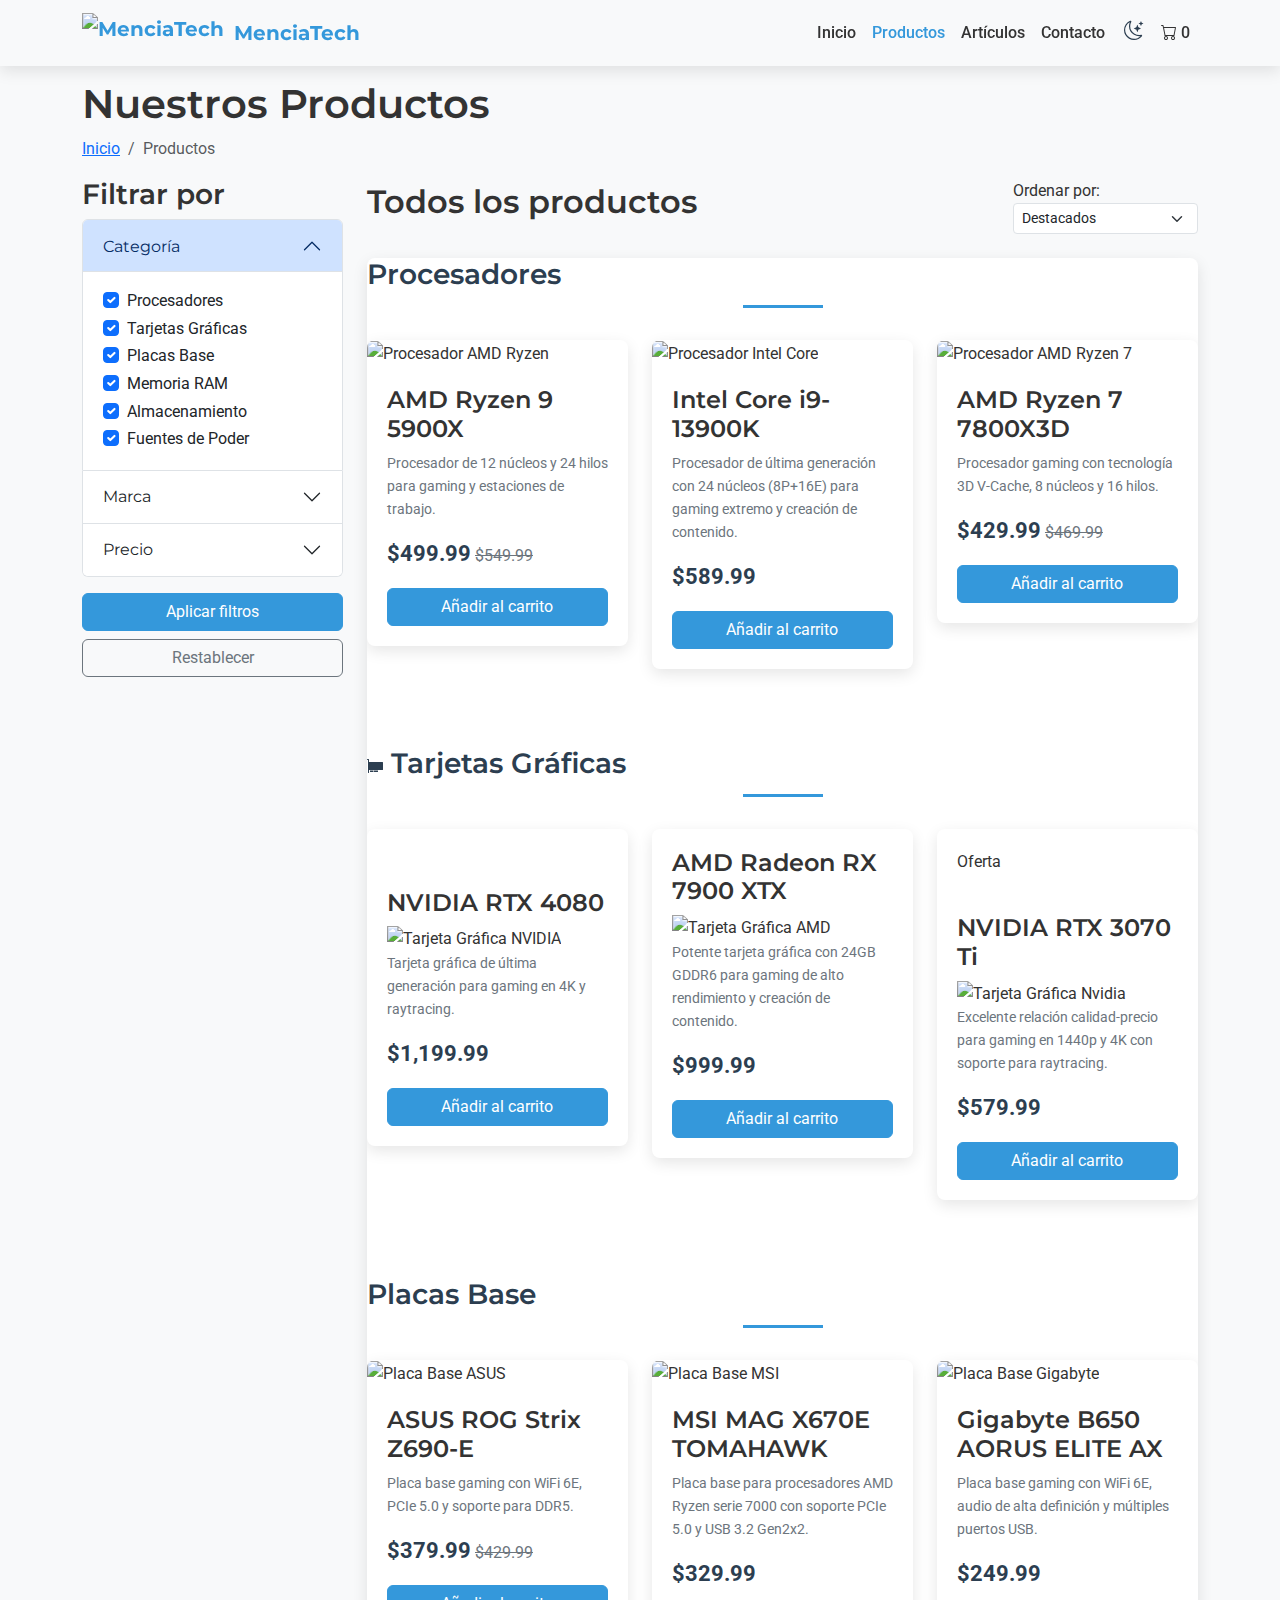
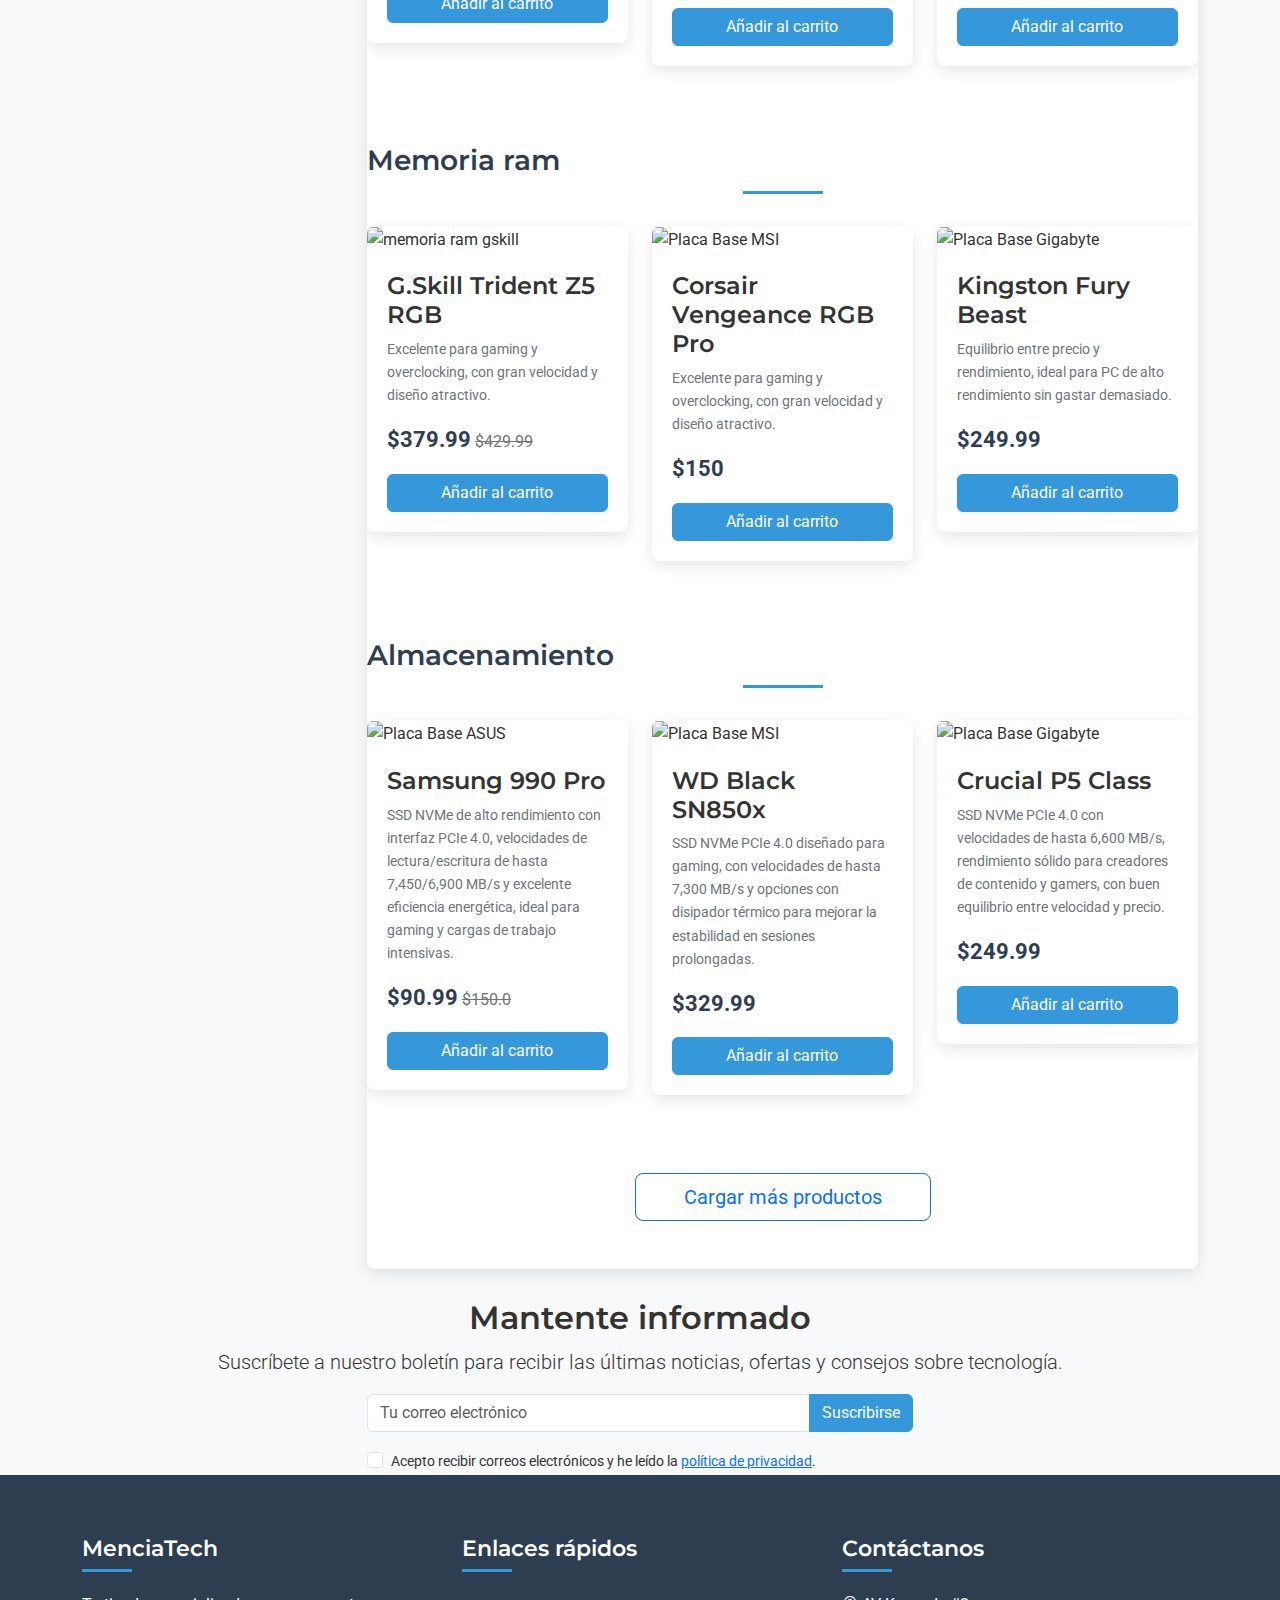
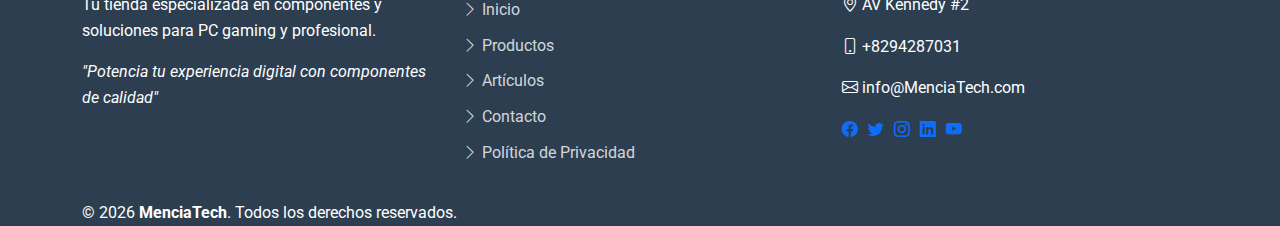
==== productos.html @ 8406c5e1 "Add files via upload" ====
<!DOCTYPE html>
<html lang="es">
<head>
    <meta charset="UTF-8">
    <meta name="viewport" content="width=device-width, initial-scale=1.0">
    <meta name="description" content="MenciaTech - Catálogo completo de componentes y piezas de PC de alta calidad">
    <meta name="keywords" content="componentes PC, hardware, procesadores, tarjetas gráficas, placas base, memoria RAM, almacenamiento, periféricos">
    <meta name="author" content="Tu Nombre">
    <meta name="robots" content="index, follow">
    <meta property="og:description" content="Explora nuestra amplia gama de componentes para PC y encuentra lo que necesitas">
    <meta property="og:image" content="img/logo.png">
    <link rel="icon" href="img/favicon.ico" type="image/x-icon">
    <title>MenciaTech | Productos y Componentes PC</title>
    
    <!-- Google Fonts -->
    <link rel="preconnect" href="https://fonts.googleapis.com">
    <link rel="preconnect" href="https://fonts.gstatic.com" crossorigin>
    <link href="https://fonts.googleapis.com/css2?family=Roboto:wght@300;400;500;700&family=Montserrat:wght@400;500;600;700&display=swap" rel="stylesheet">
    
    <!-- Bootstrap CSS -->
    <link href="https://cdn.jsdelivr.net/npm/bootstrap@5.3.0-alpha1/dist/css/bootstrap.min.css" rel="stylesheet">
    
    <!-- Bootstrap Icons -->
    <link rel="stylesheet" href="https://cdn.jsdelivr.net/npm/bootstrap-icons@1.10.3/font/bootstrap-icons.css">
    
    <!-- Custom CSS -->
    <link rel="stylesheet" href="css/styleproductos.css">
    
</head>
<body>
    <!-- Navbar -->
    <nav class="navbar navbar-expand-lg fixed-top" id="mainNav">
        <div class="container">
            <a class="navbar-brand" href="index.html">
                <img src="https://i.imgur.com/mj42urp.jpeg" alt="MenciaTech" height="40">
                MenciaTech
            </a>
            <button class="navbar-toggler" type="button" data-bs-toggle="collapse" data-bs-target="#navbarResponsive" aria-controls="navbarResponsive" aria-expanded="false" aria-label="Toggle navigation">
                <i class="bi bi-list"></i>
            </button>
            <div class="collapse navbar-collapse" id="navbarResponsive">
                <ul class="navbar-nav ms-auto">
                    <li class="nav-item">
                        <a class="nav-link" href="index.html">Inicio</a>
                    </li>
                    <li class="nav-item">
                        <a class="nav-link active" href="productos.html">Productos</a>
                    </li>
                    <li class="nav-item">
                        <a class="nav-link" href="articulos.html">Artículos</a>
                    </li>
                    <li class="nav-item">
                        <a class="nav-link" href="contacto.html">Contacto</a>
                    </li>
                    <li class="nav-item">
                        <button id="darkModeToggle">
                            <i class="bi bi-moon-stars"></i>
                            <i class="bi bi-sun"></i>
                        </button>
                    </li>
                    <li class="nav-item">
                        <a class="nav-link" href="#" data-bs-toggle="modal" data-bs-target="#cartModal">
                            <i class="bi bi-cart"></i>
                            <span id="cartCounter">0</span>
                        </a>
                    </li>
                </ul>
            </div>
        </div>
    </nav>
    <!-- Modal del carrito -->
<div class="modal fade" id="cartModal" tabindex="-1" aria-labelledby="cartModalLabel" aria-hidden="true">
    <div class="modal-dialog modal-lg">
        <div class="modal-content">
            <div class="modal-header">
                <h5 class="modal-title" id="cartModalLabel">Carrito de Compras</h5>
                <button type="button" class="btn-close" data-bs-dismiss="modal" aria-label="Close"></button>
            </div>
            <div class="modal-body">
                <ul id="cartItems" class="list-group">
                    <!-- Los productos del carrito se agregarán aquí dinámicamente -->
                </ul>
            </div>
            <div class="modal-footer">
                <button type="button" class="btn btn-secondary" data-bs-dismiss="modal">Cerrar</button>
                <button type="button" class="btn btn-primary">Finalizar Compra</button>
            </div>
        </div>
    </div>
</div>

    <!-- Page Header -->
    <header class="page-header">
        <div class="container">
            <h1>Nuestros Productos</h1>
            <nav aria-label="breadcrumb">
                <ol class="breadcrumb">
                    <li class="breadcrumb-item"><a href="index.html">Inicio</a></li>
                    <li class="breadcrumb-item active" aria-current="page">Productos</li>
                </ol>
            </nav>
        </div>
    </header>

    <!-- Main Content -->
    <main>
        <!-- Filters Section -->
        <section class="filters-section">
            <div class="container">
                <div class="row">
                    <div class="col-lg-3">
                        <div class="filter-sidebar">
                            <h3>Filtrar por</h3>
                            <div class="accordion" id="filterAccordion">
                                <div class="accordion-item">
                                    <h2 class="accordion-header" id="headingCategory">
                                        <button class="accordion-button" type="button" data-bs-toggle="collapse" data-bs-target="#collapseCategory" aria-expanded="true" aria-controls="collapseCategory">
                                            Categoría
                                        </button>
                                    </h2>
                                    <div id="collapseCategory" class="accordion-collapse collapse show" aria-labelledby="headingCategory" data-bs-parent="#filterAccordion">
                                        <div class="accordion-body">
                                            <div class="form-check">
                                                <input class="form-check-input" type="checkbox" value="" id="catProcessors" checked>
                                                <label class="form-check-label" for="catProcessors">
                                                    Procesadores
                                                </label>
                                            </div>
                                            <div class="form-check">
                                                <input class="form-check-input" type="checkbox" value="" id="catGraphicsCards" checked>
                                                <label class="form-check-label" for="catGraphicsCards">
                                                    Tarjetas Gráficas
                                                </label>
                                            </div>
                                            <div class="form-check">
                                                <input class="form-check-input" type="checkbox" value="" id="catMotherboards" checked>
                                                <label class="form-check-label" for="catMotherboards">
                                                    Placas Base
                                                </label>
                                            </div>
                                            <div class="form-check">
                                                <input class="form-check-input" type="checkbox" value="" id="catRAM" checked>
                                                <label class="form-check-label" for="catRAM">
                                                    Memoria RAM
                                                </label>
                                            </div>
                                            <div class="form-check">
                                                <input class="form-check-input" type="checkbox" value="" id="catStorage" checked>
                                                <label class="form-check-label" for="catStorage">
                                                    Almacenamiento
                                                </label>
                                            </div>
                                            <div class="form-check">
                                                <input class="form-check-input" type="checkbox" value="" id="catPSU" checked>
                                                <label class="form-check-label" for="catPSU">
                                                    Fuentes de Poder
                                                </label>
                                            </div>
                                        </div>
                                    </div>
                                </div>
                                <div class="accordion-item">
                                    <h2 class="accordion-header" id="headingBrand">
                                        <button class="accordion-button collapsed" type="button" data-bs-toggle="collapse" data-bs-target="#collapseBrand" aria-expanded="false" aria-controls="collapseBrand">
                                            Marca
                                        </button>
                                    </h2>
                                    <div id="collapseBrand" class="accordion-collapse collapse" aria-labelledby="headingBrand" data-bs-parent="#filterAccordion">
                                        <div class="accordion-body">
                                            <div class="form-check">
                                                <input class="form-check-input" type="checkbox" value="" id="brandAMD" checked>
                                                <label class="form-check-label" for="brandAMD">
                                                    AMD
                                                </label>
                                            </div>
                                            <div class="form-check">
                                                <input class="form-check-input" type="checkbox" value="" id="brandIntel" checked>
                                                <label class="form-check-label" for="brandIntel">
                                                    Intel
                                                </label>
                                            </div>
                                            <div class="form-check">
                                                <input class="form-check-input" type="checkbox" value="" id="brandASUS" checked>
                                                <label class="form-check-label" for="brandASUS">
                                                    ASUS
                                                </label>
                                            </div>
                                            <div class="form-check">
                                                <input class="form-check-input" type="checkbox" value="" id="brandMSI" checked>
                                                <label class="form-check-label" for="brandMSI">
                                                    MSI
                                                </label>
                                            </div>
                                            <div class="form-check">
                                                <input class="form-check-input" type="checkbox" value="" id="brandNVIDIA" checked>
                                                <label class="form-check-label" for="brandNVIDIA">
                                                    NVIDIA
                                                </label>
                                            </div>
                                            <div class="form-check">
                                                <input class="form-check-input" type="checkbox" value="" id="brandCorsair" checked>
                                                <label class="form-check-label" for="brandCorsair">
                                                    Corsair
                                                </label>
                                            </div>
                                        </div>
                                    </div>
                                </div>
                                <div class="accordion-item">
                                    <h2 class="accordion-header" id="headingPrice">
                                        <button class="accordion-button collapsed" type="button" data-bs-toggle="collapse" data-bs-target="#collapsePrice" aria-expanded="false" aria-controls="collapsePrice">
                                            Precio
                                        </button>
                                    </h2>
                                    <div id="collapsePrice" class="accordion-collapse collapse" aria-labelledby="headingPrice" data-bs-parent="#filterAccordion">
                                        <div class="accordion-body">
                                            <div class="price-slider">
                                                <label for="priceRange" class="form-label">Rango de precios: $0 - $2000</label>
                                                <input type="range" class="form-range" min="0" max="2000" step="50" id="priceRange">
                                                <div class="d-flex justify-content-between">
                                                    <div>$0</div>
                                                    <div>$2000</div>
                                                </div>
                                            </div>
                                        </div>
                                    </div>
                                </div>
                            </div>
                            <button class="btn btn-primary w-100 mt-3">Aplicar filtros</button>
                            <button class="btn btn-outline-secondary w-100 mt-2">Restablecer</button>
                        </div>
                    </div>
                    <div class="col-lg-9">
                        <div class="products-heading d-flex justify-content-between align-items-center mb-4">
                            <h2>Todos los productos</h2>
                            <div class="products-sort">
                                <label for="sortOptions" class="me-2">Ordenar por:</label>
                                <select class="form-select form-select-sm" id="sortOptions">
                                    <option selected>Destacados</option>
                                    <option>Precio: menor a mayor</option>
                                    <option>Precio: mayor a menor</option>
                                    <option>Más recientes</option>
                                    <option>Más vendidos</option>
                                </select>
                            </div>
                        </div>
                        
                        <!-- Seccion de procesador -->
                         <div class="product-card" data-category="procesadores">
                        <section id="procesadores" class="mb-5">
                            <h3 class="section-title">Procesadores</h3>
                            <div class="row">
                                <div class="col-md-6 col-lg-4">
                                    <div class="product-card hover-effect">
                                        <div class="product-badge">Más vendido</div>
                                        <img src="https://www.amd.com/content/dam/amd/en/images/products/processors/ryzen/2505503-ryzen-9-5900x-og.jpg" alt="Procesador AMD Ryzen" class="img-fluid product-image">
                                        <div class="product-info">
                                            <h4>AMD Ryzen 9 5900X</h4>
                                            <p class="product-description">Procesador de 12 núcleos y 24 hilos para gaming y estaciones de trabajo.</p>
                                            <div class="product-price">
                                                <span class="price">$499.99</span>
                                                <span class="old-price">$549.99</span>
                                            </div>
                                            <button class="btn btn-primary mt-3 w-100">Añadir al carrito</button>
                                        </div>
                                    </div>
                                </div>
                                <div class="col-md-6 col-lg-4">
                                    <div class="product-card hover-effect">
                                        <img src="https://encrypted-tbn0.gstatic.com/images?q=tbn:ANd9GcSZx_NXODrlawtWSsMXe9j3ppqObPu3Z_5HXA&s" alt="Procesador Intel Core" class="img-fluid product-image">
                                        <div class="product-info">
                                            <h4>Intel Core i9-13900K</h4>
                                            <p class="product-description">Procesador de última generación con 24 núcleos (8P+16E) para gaming extremo y creación de contenido.</p>
                                            <div class="product-price">
                                                <span class="price">$589.99</span>
                                            </div>
                                            <button class="btn btn-primary mt-3 w-100">Añadir al carrito</button>
                                        </div>
                                    </div>
                                </div>
                                <div class="col-md-6 col-lg-4">
                                    <div class="product-card hover-effect">
                                        <div class="product-badge bg-danger">Oferta</div>
                                        <img src="https://images-cdn.ubuy.qa/659e96ed1dbecb65900e521d-amd-ryzen-7-7800x3d-wo-cooler-816-120.jpg" alt="Procesador AMD Ryzen 7" class="img-fluid product-image">
                                        <div class="product-info">
                                            <h4>AMD Ryzen 7 7800X3D</h4>
                                            <p class="product-description">Procesador gaming con tecnología 3D V-Cache, 8 núcleos y 16 hilos.</p>
                                            <div class="product-price">
                                                <span class="price">$429.99</span>
                                                <span class="old-price">$469.99</span>
                                            </div>
                                            <button class="btn btn-primary mt-3 w-100">Añadir al carrito</button>
                                        </div>
                                    </div>
                                </div>
                            </div>
                        </section>
                        
<!-- Graphics Cards Section -->
<section id="tarjetas-graficas" class="mb-5">
    <h3 class="section-title">
        <svg xmlns="http://www.w3.org/2000/svg" width="16" height="16" fill="currentColor" class="bi bi-pci-card" viewBox="0 0 16 16">
            <path d="M0 1.5A.5.5 0 0 1 .5 1h1a.5.5 0 0 1 .5.5V4h13.5a.5.5 0 0 1 .5.5v7a.5.5 0 0 1-.5.5H2v2.5a.5.5 0 0 1-1 0V2H.5a.5.5 0 0 1-.5-.5"/>
            <path d="M3 12.5h3.5v1a.5.5 0 0 1-.5.5H3.5a.5.5 0 0 1-.5-.5zm4 0h4v1a.5.5 0 0 1-.5.5h-3a.5.5 0 0 1-.5-.5z"/>
        </svg>
        Tarjetas Gráficas
    </h3>
    <div class="row">
        <div class="col-md-6 col-lg-4">
            <div class="product-card hover-effect">
                <div class="product-info"></div>
                
                                        <div class="product-info">
                                            <h4>NVIDIA RTX 4080</h4>
                                            <img src="https://m.media-amazon.com/images/I/71Z9svUyd2L._AC_SL1500_.jpg" alt="Tarjeta Gráfica NVIDIA" class="img-fluid product-image">
                                            <p class="product-description">Tarjeta gráfica de última generación para gaming en 4K y raytracing.</p>
                                            <div class="product-price">
                                                <span class="price">$1,199.99</span>
                                            </div>
                                            <button class="btn btn-primary mt-3 w-100">Añadir al carrito</button>
                                        </div>
                                    </div>
                                </div>
                                <div class="col-md-6 col-lg-4">
                                    <div class="product-card hover-effect">
                                       
                                        <div class="product-info">
                                            <h4>AMD Radeon RX 7900 XTX</h4>
                                            <img src="https://m.media-amazon.com/images/I/61KZszvpbjL._AC_UF894,1000_QL80_.jpg" alt="Tarjeta Gráfica AMD" class="img-fluid product-image">
                                            <p class="product-description">Potente tarjeta gráfica con 24GB GDDR6 para gaming de alto rendimiento y creación de contenido.</p>
                                            <div class="product-price">
                                                <span class="price">$999.99</span>
                                            </div>
                                            <button class="btn btn-primary mt-3 w-100">Añadir al carrito</button>
                                        </div>
                                    </div>
                                </div>
                                <div class="col-md-6 col-lg-4">
                                    <div class="product-card hover-effect">
                                        <div class="product-info">Oferta</div>
                                            
                                        <div class="product-info">
                                            <h4>NVIDIA RTX 3070 Ti</h4>
                                           
                                            <img src="https://encrypted-tbn0.gstatic.com/images?q=tbn:ANd9GcRG3U5usd7dQ3hzrGEbTWjQWedS_rHDC3gZBA&s" alt="Tarjeta Gráfica Nvidia" class="img-fluid product-image">
                                            <p class="product-description">Excelente relación calidad-precio para gaming en 1440p y 4K con soporte para raytracing.</p>
                                            <div class="product-price">
                                                <span class="price">$579.99</span>
                                                
                                            </div>
                                            <button class="btn btn-primary mt-3 w-100">Añadir al carrito</button>
                                        </div>
                                    </div>
                                </div>
                            </div>
                        </section>
                        
                        <!-- Motherboards Section -->
                        <section id="placas-base" class="mb-5">
                            <h3 class="section-title">Placas Base</h3>
                            <div class="row">
                                <div class="col-md-6 col-lg-4">
                                    <div class="product-card hover-effect">
                                        <div class="product-badge bg-danger">Oferta</div>
                                        <img src="https://dlcdnwebimgs.asus.com/files/media/F06BD967-FC83-4514-8AC4-760944D051CC/v2/img/kv/ROG-Strix-Z690-E-Gaming.png" alt="Placa Base ASUS" class="img-fluid product-image">
                                        <div class="product-info">
                                            <h4>ASUS ROG Strix Z690-E</h4>
                                            <p class="product-description">Placa base gaming con WiFi 6E, PCIe 5.0 y soporte para DDR5.</p>
                                            <div class="product-price">
                                                <span class="price">$379.99</span>
                                                <span class="old-price">$429.99</span>
                                            </div>
                                            <button class="btn btn-primary mt-3 w-100">Añadir al carrito</button>
                                        </div>
                                    </div>
                                </div>
                                <div class="col-md-6 col-lg-4">
                                    <div class="product-card hover-effect">
                                        <img src="https://storage-asset.msi.com/global/picture/image/feature/mb/X670E/mag-x670e-tomahawk-wifi/mag-x670e-tomahawk-wifi.png" alt="Placa Base MSI" class="img-fluid product-image">
                                        <div class="product-info">
                                            <h4>MSI MAG X670E TOMAHAWK</h4>
                                            <p class="product-description">Placa base para procesadores AMD Ryzen serie 7000 con soporte PCIe 5.0 y USB 3.2 Gen2x2.</p>
                                            <div class="product-price">
                                                <span class="price">$329.99</span>
                                            </div>
                                            <button class="btn btn-primary mt-3 w-100">Añadir al carrito</button>
                                        </div>
                                    </div>
                                </div>
                                <div class="col-md-6 col-lg-4">
                                    <div class="product-card hover-effect">
                                        <div class="product-badge">Más vendido</div>
                                        <img src="https://encrypted-tbn0.gstatic.com/images?q=tbn:ANd9GcTFJetaKKmusKbBJYkVfxpUdyFkQL93RdqnVg&s" alt="Placa Base Gigabyte" class="img-fluid product-image">
                                        <div class="product-info">
                                            <h4>Gigabyte B650 AORUS ELITE AX</h4>
                                            <p class="product-description">Placa base gaming con WiFi 6E, audio de alta definición y múltiples puertos USB.</p>
                                            <div class="product-price">
                                                <span class="price">$249.99</span>
                                            </div>
                                            <button class="btn btn-primary mt-3 w-100">Añadir al carrito</button>
                                        </div>
                                    </div>
                                </div>
                            </div>
                        </section>
                       <!-- Memorias ram Section -->
                       <section id="memoria-ram" class="mb-5">
                        <h3 class="section-title">Memoria ram</h3>
                        <div class="row">
                            <div class="col-md-6 col-lg-4">
                                <div class="product-card hover-effect">
                                    <div class="product-badge bg-danger">Oferta</div>
                                    <img src="https://www.gskill.com/_upload/images/164016505100.png" alt="memoria ram gskill" class="img-fluid product-image">
                                    <div class="product-info">
                                        <h4>G.Skill Trident Z5 RGB</h4>
                                        <p class="product-description">Excelente para gaming y overclocking, con gran velocidad y diseño atractivo.</p>
                                        <div class="product-price">
                                            <span class="price">$379.99</span>
                                            <span class="old-price">$429.99</span>
                                        </div>
                                        <button class="btn btn-primary mt-3 w-100">Añadir al carrito</button>
                                    </div>
                                </div>
                            </div>
                            <div class="col-md-6 col-lg-4">
                                <div class="product-card hover-effect">
                                    <img src="https://overclockedrd.com/wp-content/uploads/2024/05/image_2024-05-21_232405406.png
                                    " alt="Placa Base MSI" class="img-fluid product-image">
                                    <div class="product-info">
                                        <h4>Corsair Vengeance RGB Pro </h4>
                                        <p class="product-description">Excelente para gaming y overclocking, con gran velocidad y diseño atractivo.</p>
                                        <div class="product-price">
                                            <span class="price">$150</span>
                                        </div>
                                        <button class="btn btn-primary mt-3 w-100">Añadir al carrito</button>
                                    </div>
                                </div>
                            </div>
                            <div class="col-md-6 col-lg-4">
                                <div class="product-card hover-effect">
                                    <div class="product-badge">Más vendido</div>
                                    <img src="https://kcsolutions.com.do/wp-content/uploads/2024/07/Kingston-FURY-Beast-RGB-1x16GB-3600MHZ-DDR4.jpg
                                        " alt="Placa Base Gigabyte" class="img-fluid product-image">
                                    <div class="product-info">
                                        <h4>Kingston Fury Beast </h4>
                                        <p class="product-description">Equilibrio entre precio y rendimiento, ideal para PC de alto rendimiento sin gastar demasiado.</p>
                                        <div class="product-price">
                                            <span class="price">$249.99</span>
                                        </div>
                                        <button class="btn btn-primary mt-3 w-100">Añadir al carrito</button>
                                    </div>
                                </div>
                            </div>
                        </div>
                    </section>
                       <!-- Almacenamiento Section -->
                       <section id="almacenamiento" class="mb-5">
                        <h3 class="section-title">Almacenamiento</h3>
                        <div class="row">
                            <div class="col-md-6 col-lg-4">
                                <div class="product-card hover-effect">
                                    <div class="product-badge bg-danger">Oferta</div>
                                    <img src="https://m.media-amazon.com/images/I/71OWtcxKgvL.jpg
                                        " alt="Placa Base ASUS" class="img-fluid product-image">
                                    <div class="product-info">
                                        <h4>Samsung 990 Pro</h4>
                                        <p class="product-description">SSD NVMe de alto rendimiento con interfaz PCIe 4.0, velocidades de lectura/escritura de hasta 7,450/6,900 MB/s y excelente eficiencia energética, ideal para gaming y cargas de trabajo intensivas.

                                        </p>
                                        <div class="product-price">
                                            <span class="price">$90.99</span>
                                            <span class="old-price">$150.0</span>
                                        </div>
                                        <button class="btn btn-primary mt-3 w-100">Añadir al carrito</button>
                                    </div>
                                </div>
                            </div>
                            <div class="col-md-6 col-lg-4">
                                <div class="product-card hover-effect">
                                    <img src="https://www.westerndigital.com/content/dam/store/en-us/assets/products/internal-storage/wd-black-sn850x-nvme-ssd/gallery/wd-black-sn850x-nvme-ssd-angled.png.thumb.1280.1280.png
                                        " alt="Placa Base MSI" class="img-fluid product-image">
                                    <div class="product-info">
                                        <h4>WD Black SN850x</h4>
                                        <p class="product-description">SSD NVMe PCIe 4.0 diseñado para gaming, con velocidades de hasta 7,300 MB/s y opciones con disipador térmico para mejorar la estabilidad en sesiones prolongadas.
                                                                                </p>
                                        <div class="product-price">
                                            <span class="price">$329.99</span>
                                        </div>
                                        <button class="btn btn-primary mt-3 w-100">Añadir al carrito</button>
                                    </div>
                                </div>
                            </div>
                            <div class="col-md-6 col-lg-4">
                                <div class="product-card hover-effect">
                                    <div class="product-badge">Más vendido</div>
                                    <img src="https://easypc.com.ph/cdn/shop/products/Crucial_P5_Plus_1TB_PCIe_Gen4_M.2_SSD-a_2048x.jpg?v=1697503998
                                        " alt="Placa Base Gigabyte" class="img-fluid product-image">
                                    <div class="product-info">
                                        <h4>Crucial P5 Class </h4>
                                        <p class="product-description">SSD NVMe PCIe 4.0 con velocidades de hasta 6,600 MB/s, rendimiento sólido para creadores de contenido y gamers, con buen equilibrio entre velocidad y precio.</p>
                                        <div class="product-price">
                                            <span class="price">$249.99</span>
                                        </div>
                                        <button class="btn btn-primary mt-3 w-100">Añadir al carrito</button>
                                    </div>
                                </div>
                            </div>
                        </div>
                    </section>                        
                        <!-- Show More Button -->
                        <div class="text-center my-5">
                            <button class="btn btn-outline-primary btn-lg px-5">Cargar más productos</button>
                        </div>
                    </div>
                </div>
            </div>
        </section>
    </main>
 
    <!-- Newsletter Section -->
    <section class="newsletter-section">
        <div class="container text-center">
            <h2>Mantente informado</h2>
            <p class="lead">Suscríbete a nuestro boletín para recibir las últimas noticias, ofertas y consejos sobre tecnología.</p>
            <div class="row justify-content-center">
                <div class="col-md-6">
                    <form class="newsletter-form">
                        <div class="input-group mb-3">
                            <input type="email" class="form-control" placeholder="Tu correo electrónico" aria-label="Email address" required>
                            <button class="btn btn-primary" type="submit">Suscribirse</button>
                        </div>
                    </form>
                    <div class="form-check text-start">
                        <input class="form-check-input" type="checkbox" id="privacyConsent" required>
                        <label class="form-check-label small" for="privacyConsent">
                            Acepto recibir correos electrónicos y he leído la <a href="#" data-bs-toggle="modal" data-bs-target="#privacyModal">política de privacidad</a>.
                        </label>
                    </div>
                </div>
            </div>
        </div>
    </section>

    <!-- Footer -->
    <footer class="footer">
        <div class="container">
            <div class="row">
                <div class="col-lg-4">
                    <div class="footer-info">
                        <h3>MenciaTech</h3>
                        <p>Tu tienda especializada en componentes y soluciones para PC gaming y profesional.</p>
                        <p class="footer-slogan">"Potencia tu experiencia digital con componentes de calidad"</p>
                    </div>
                </div>
                <div class="col-lg-4">
                    <div class="footer-links">
                        <h3>Enlaces rápidos</h3>
                        <ul>
                            <li><a href="index.html"><i class="bi bi-chevron-right"></i> Inicio</a></li>
                            <li><a href="productos.html"><i class="bi bi-chevron-right"></i> Productos</a></li>
                            <li><a href="articulos.html"><i class="bi bi-chevron-right"></i> Artículos</a></li>
                            <li><a href="contacto.html"><i class="bi bi-chevron-right"></i> Contacto</a></li>
                            <li><a href="#" data-bs-toggle="modal" data-bs-target="#privacyModal"><i class="bi bi-chevron-right"></i> Política de Privacidad</a></li>
                        </ul>
                    </div>
                </div>
                <div class="col-lg-4">
                    <div class="footer-contact">
                        <h3>Contáctanos</h3>
                        <p><i class="bi bi-geo-alt"></i> AV Kennedy #2</p>
                        <p><i class="bi bi-phone"></i> +8294287031</p>
                        <p><i class="bi bi-envelope"></i> info@MenciaTech.com</p>
                        <div class="social-links mt-3">
                            <a href="#" class="social-icon"><i class="bi bi-facebook"></i></a>
                            <a href="#" class="social-icon"><i class="bi bi-twitter"></i></a>
                            <a href="#" class="social-icon"><i class="bi bi-instagram"></i></a>
                            <a href="#" class="social-icon"><i class="bi bi-linkedin"></i></a>
                            <a href="#" class="social-icon"><i class="bi bi-youtube"></i></a>
                        </div>
                    </div>
                </div>
            </div>
        </div>
        <div class="footer-bottom">
            <div class="container">
                <div class="copyright">
                    &copy; <span id="currentYear">2025</span> <strong>MenciaTech</strong>. Todos los derechos reservados.
                </div>
            </div>
        </div>
    </footer>
    <!-- Privacy Policy Modal -->
    <div class="modal fade" id="privacyModal" tabindex="-1" aria-labelledby="privacyModalLabel" aria-hidden="true">
        <div class="modal-dialog modal-lg modal-dialog-scrollable">
            <div class="modal-content">
                <div class="modal-header">
                    <h5 class="modal-title" id="privacyModalLabel">Política de Privacidad</h5>
                    <button type="button" class="btn-close" data-bs-dismiss="modal" aria-label="Close"></button>
                </div>
                <div class="modal-body">
                    <h2>Política de Privacidad de MenciaTech</h2>
                    <p>Última actualización: Febrero 2025</p>
                    
                    <h3>1. Información que recopilamos</h3>
                    <p>En MenciaTech, recopilamos diferentes tipos de información para proporcionar y mejorar nuestros servicios. Los datos que podemos recopilar incluyen:</p>
                    <ul>
                        <li>Información personal: nombre, dirección de correo electrónico, número de teléfono, dirección postal.</li>
                        <li>Información de pago: datos de tarjetas de crédito, información bancaria.</li>
                        <li>Información del dispositivo: dirección IP, tipo de navegador, sistema operativo.</li>
                        <li>Datos de uso: páginas visitadas, productos vistos, tiempo de navegación.</li>
                    </ul>
                    
                    <h3>2. Uso de la información</h3>
                    <p>Utilizamos la información recopilada para:</p>
                    <ul>
                        <li>Procesar pedidos y transacciones.</li>
                        <li>Proporcionar y mantener nuestros servicios.</li>
                        <li>Mejorar nuestra página web y experiencia del usuario.</li>
                        <li>Enviar comunicaciones de marketing (con su consentimiento).</li>
                        <li>Cumplir con obligaciones legales.</li>
                    </ul>
                    
                    <h3>3. Protección de datos</h3>
                    <p>Nos comprometemos a proteger sus datos personales y hemos implementado medidas de seguridad físicas, técnicas y administrativas para salvaguardar la información que recopilamos.</p>
                    
                    <h3>4. Compartir información</h3>
                    <p>Podemos compartir su información con:</p>
                    <ul>
                        <li>Proveedores de servicios que nos ayudan a operar nuestro negocio.</li>
                        <li>Autoridades cuando sea requerido por ley.</li>
                        <li>Socios comerciales, con su consentimiento previo.</li>
                    </ul>
                    
                    <h3>5. Sus derechos</h3>
                    <p>Usted tiene derecho a:</p>
                    <ul>
                        <li>Acceder a sus datos personales.</li>
                        <li>Corregir información inexacta.</li>
                        <li>Eliminar sus datos bajo ciertas circunstancias.</li>
                        <li>Oponerse al procesamiento de sus datos.</li>
                        <li>Retirar su consentimiento en cualquier momento.</li>
                    </ul>
                    
                    <h3>6. Cookies</h3>
                    <p>Utilizamos cookies para mejorar su experiencia en nuestro sitio web. Puede configurar su navegador para rechazar todas las cookies o para indicar cuándo se envía una cookie.</p>
                </div>
                <div class="modal-footer">
                    <button type="button" class="btn btn-secondary" data-bs-dismiss="modal">Cerrar</button>
                </div>
            </div>
        </div>
    </div>

    <!-- Bootstrap JS Bundle (includes Popper) -->
    <script src="https://cdn.jsdelivr.net/npm/bootstrap@5.3.0-alpha1/dist/js/bootstrap.bundle.min.js"></script>
    
    <!-- Custom JavaScript -->
	<script src="js/scriptproductos.js"></script>
---- css/styleproductos.css ----
:root {
    --primary-color: #3498db;
    --secondary-color: #2c3e50;
    --accent-color: #e74c3c;
    --light-color: #f8f9fa;
    --dark-color: #212529;
    --text-color: #333;
    --text-muted: #6c757d;
    --success-color: #28a745;
    --warning-color: #ffc107;
    --danger-color: #dc3545;
    --transition-speed: 0.3s;
    --box-shadow: 0 5px 15px rgba(0, 0, 0, 0.1);
    --border-radius: 8px;
}

/* Dark Mode Variables */
[data-theme="dark"] {
    --primary-color: #4fa3d1;
    --secondary-color: #375a7f;
    --accent-color: #e74c3c;
    --light-color: #2c3e50;
    --dark-color: #f8f9fa;
    --text-color: #f8f9fa;
    --text-muted: #adb5bd;
    --box-shadow: 0 5px 15px rgba(0, 0, 0, 0.5);
}

body {
    font-family: 'Roboto', sans-serif;
    color: var(--text-color);
    background-color: var(--light-color);
    line-height: 1.6;
    padding-top: 80px;
    transition: background-color var(--transition-speed), color var(--transition-speed);
}

[data-theme="dark"] body {
    background-color: #1a1a1a;
}

h1, h2, h3, h4, h5, h6 {
    font-family: 'Montserrat', sans-serif;
    font-weight: 600;
}

.section-title {
    position: relative;
    margin-bottom: 2rem;
    padding-bottom: 1rem;
    color: var(--secondary-color);
}

.section-title::after {
    content: '';
    position: absolute;
    bottom: 0;
    left: 50%;
    transform: translateX(-50%);
    width: 80px;
    height: 3px;
    background-color: var(--primary-color);
}

/* Navbar Styles */
#mainNav {
    background-color: var(--light-color);
    box-shadow: var(--box-shadow);
    transition: background-color var(--transition-speed);
}

[data-theme="dark"] #mainNav {
    background-color: #618cb8;
}

.navbar-brand {
    font-family: 'Montserrat', sans-serif;
    font-weight: 700;
    color: var(--primary-color);
    display: flex;
    align-items: center;
    gap: 10px;
}

.nav-link {
    font-weight: 500;
    color: var(--text-color) !important;
    transition: color var(--transition-speed);
}

[data-theme="dark"] .nav-link {
    color: var(--light-color) !important;
}

.nav-link:hover, .nav-link.active {
    color: var(--primary-color) !important;
}


/* Dark Mode Toggle */
#darkModeToggle {
    border: none;
    background-color: transparent;
    width: 40px;
    height: 40px;
    display: flex;
    align-items: center;
    justify-content: center;
    font-size: 1.2rem;
    color: var(--secondary-color);
    transition: color var(--transition-speed);
}

[data-theme="dark"] #darkModeToggle {
    color: white;
}

[data-theme="dark"] #darkModeToggle .bi-moon-stars {
    display: none;
}

[data-theme="dark"] #darkModeToggle .bi-sun {
    display: inline-block;
}

#darkModeToggle .bi-sun {
    display: none;
}

/* Product Card Styles */
.product-card {
    background-color: white;
    border-radius: var(--border-radius);
    box-shadow: var(--box-shadow);
    overflow: hidden;
    margin-bottom: 30px;
    transition: transform var(--transition-speed), box-shadow var(--transition-speed);
}

[data-theme="dark"] .product-card {
    background-color: #2c3e50;
}

.product-card:hover {
    transform: translateY(-5px);
    box-shadow: 0 10px 20px rgba(0, 0, 0, 0.15);
}

.product-badge {
    position: absolute;
    top: 15px;
    left: 15px;
    background-color: var(--primary-color);
    color: white;
    padding: 5px 10px;
    border-radius: 4px;
    font-size: 0.8rem;
    font-weight: 600;
    z-index: 1;
}

.product-image {
    width: 100%;
    height: 200px;
    object-fit: cover;
}

.product-info {
    padding: 20px;
}

.product-info h3 {
    font-size: 1.2rem;
    margin-bottom: 10px;
}

.product-description {
    color: var(--text-muted);
    font-size: 0.9rem;
    margin-bottom: 15px;
}

.price {
    font-size: 1.4rem;
    font-weight: 700;
    color: var(--secondary-color);
}

[data-theme="dark"] .price {
    color: white;
}

.old-price {
    text-decoration: line-through;
    color: var(--text-muted);
    font-size: 1rem;
}

/* Button Styles */
.btn-primary {
    background-color: var(--primary-color);
    border-color: var(--primary-color);
    transition: all var(--transition-speed);
}

.btn-primary:hover {
    background-color: darken(var(--primary-color), 10%);
    border-color: darken(var(--primary-color), 10%);
}

[data-theme="dark"] .btn-primary {
    background-color: var(--primary-color);
    border-color: var(--primary-color);
}

/* Responsive Adjustments */
@media (max-width: 767.98px) {
    body {
        padding-top: 60px;
    }
}
/* Footer */
.footer {
    background-color: var(--secondary-color);
    color: white;
    padding-top: 60px;
}

.footer-info, .footer-links, .footer-contact {
    margin-bottom: 30px;
}

.footer h3 {
    position: relative;
    padding-bottom: 10px;
    margin-bottom: 20px;
    font-size: 1.4rem;
}

.footer h3::after {
    content: "";
    position: absolute;
    left: 0;
    bottom: 0;
    width: 50px;
    height: 3px;
    background-color: var(--primary-color);
}

.footer-slogan {
    font-style: italic;
    margin-top: 15px;
}

.footer-links ul {
    list-style: none;
    padding: 0;
    margin: 0;
}

.footer-links li {
    padding: 5px 0;
}

.footer-links a {
    color: rgba(255, 255, 255, 0.8);
    text-decoration: none;
    transition: color var(--transition-speed);
}

.footer-links a:hover {
    color: var(--primary-color);
}

.social-links {
    display: flex;
    gap: 10px;
}
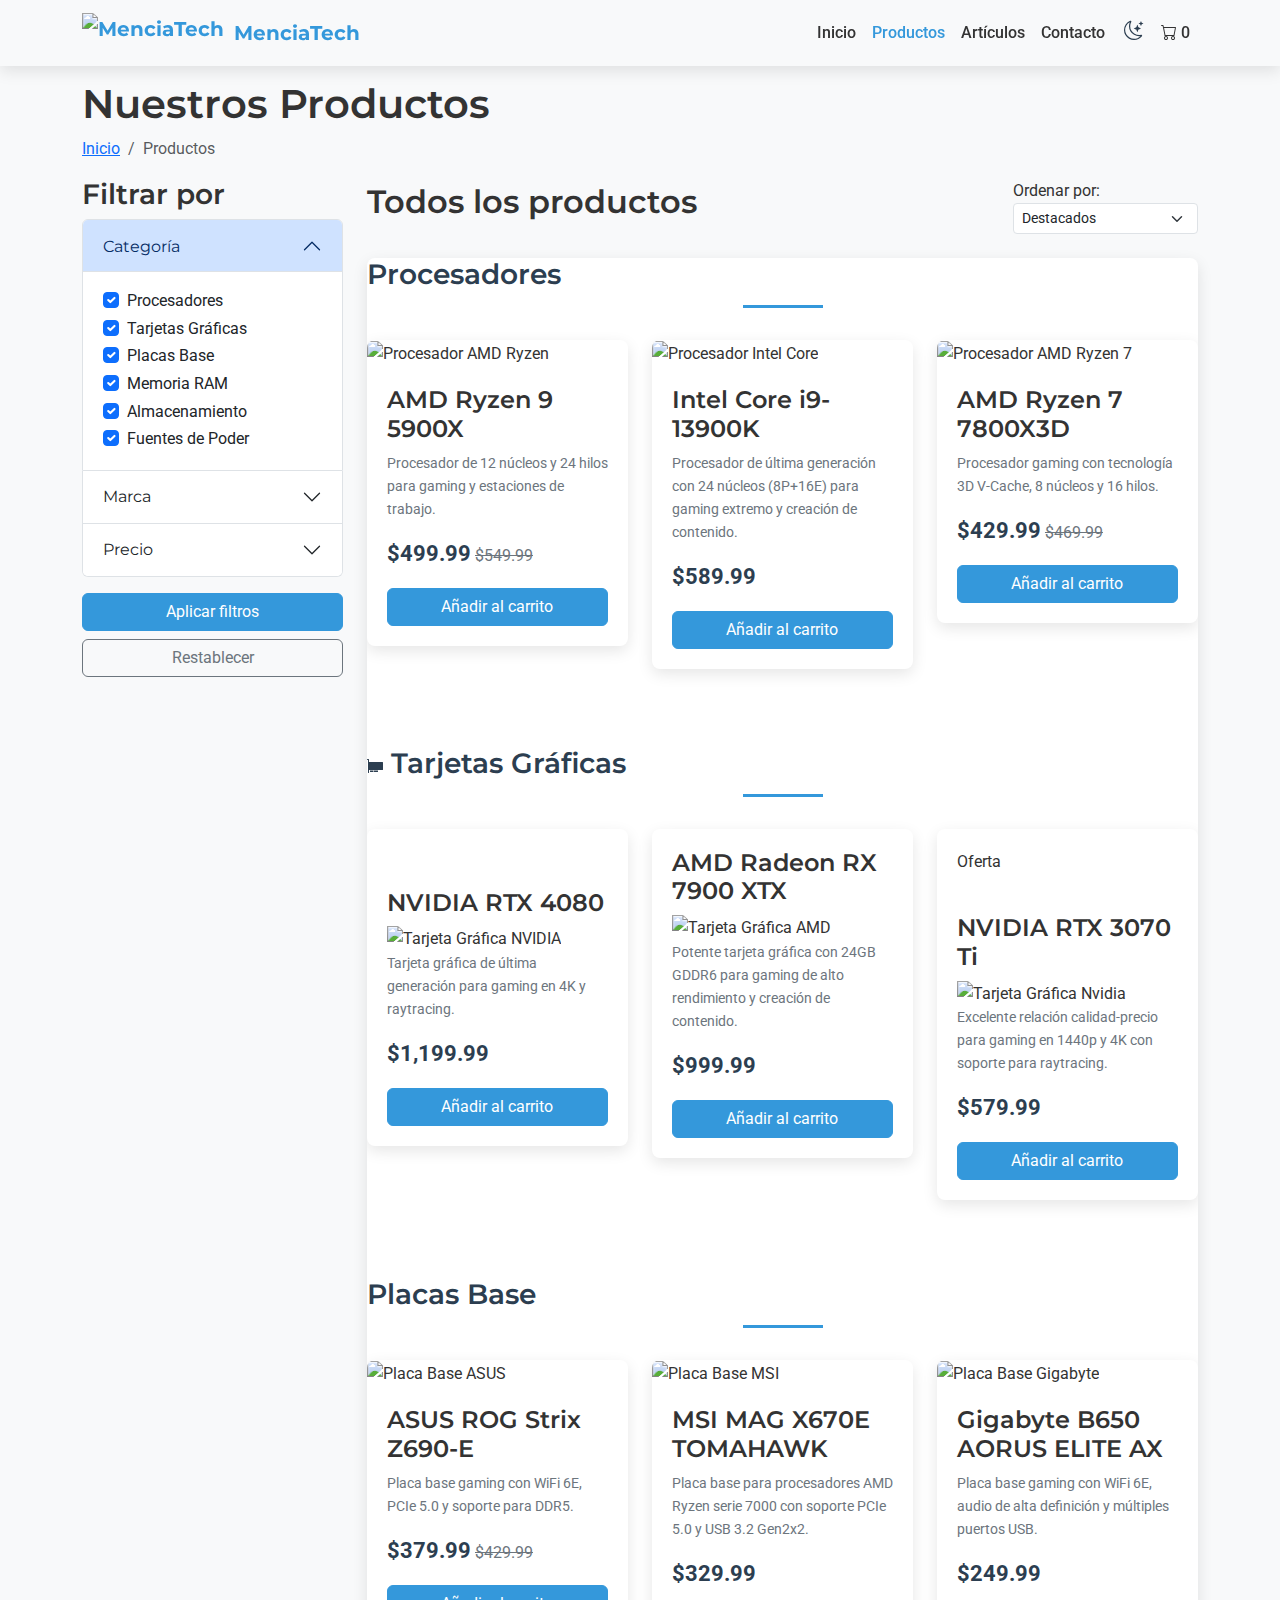
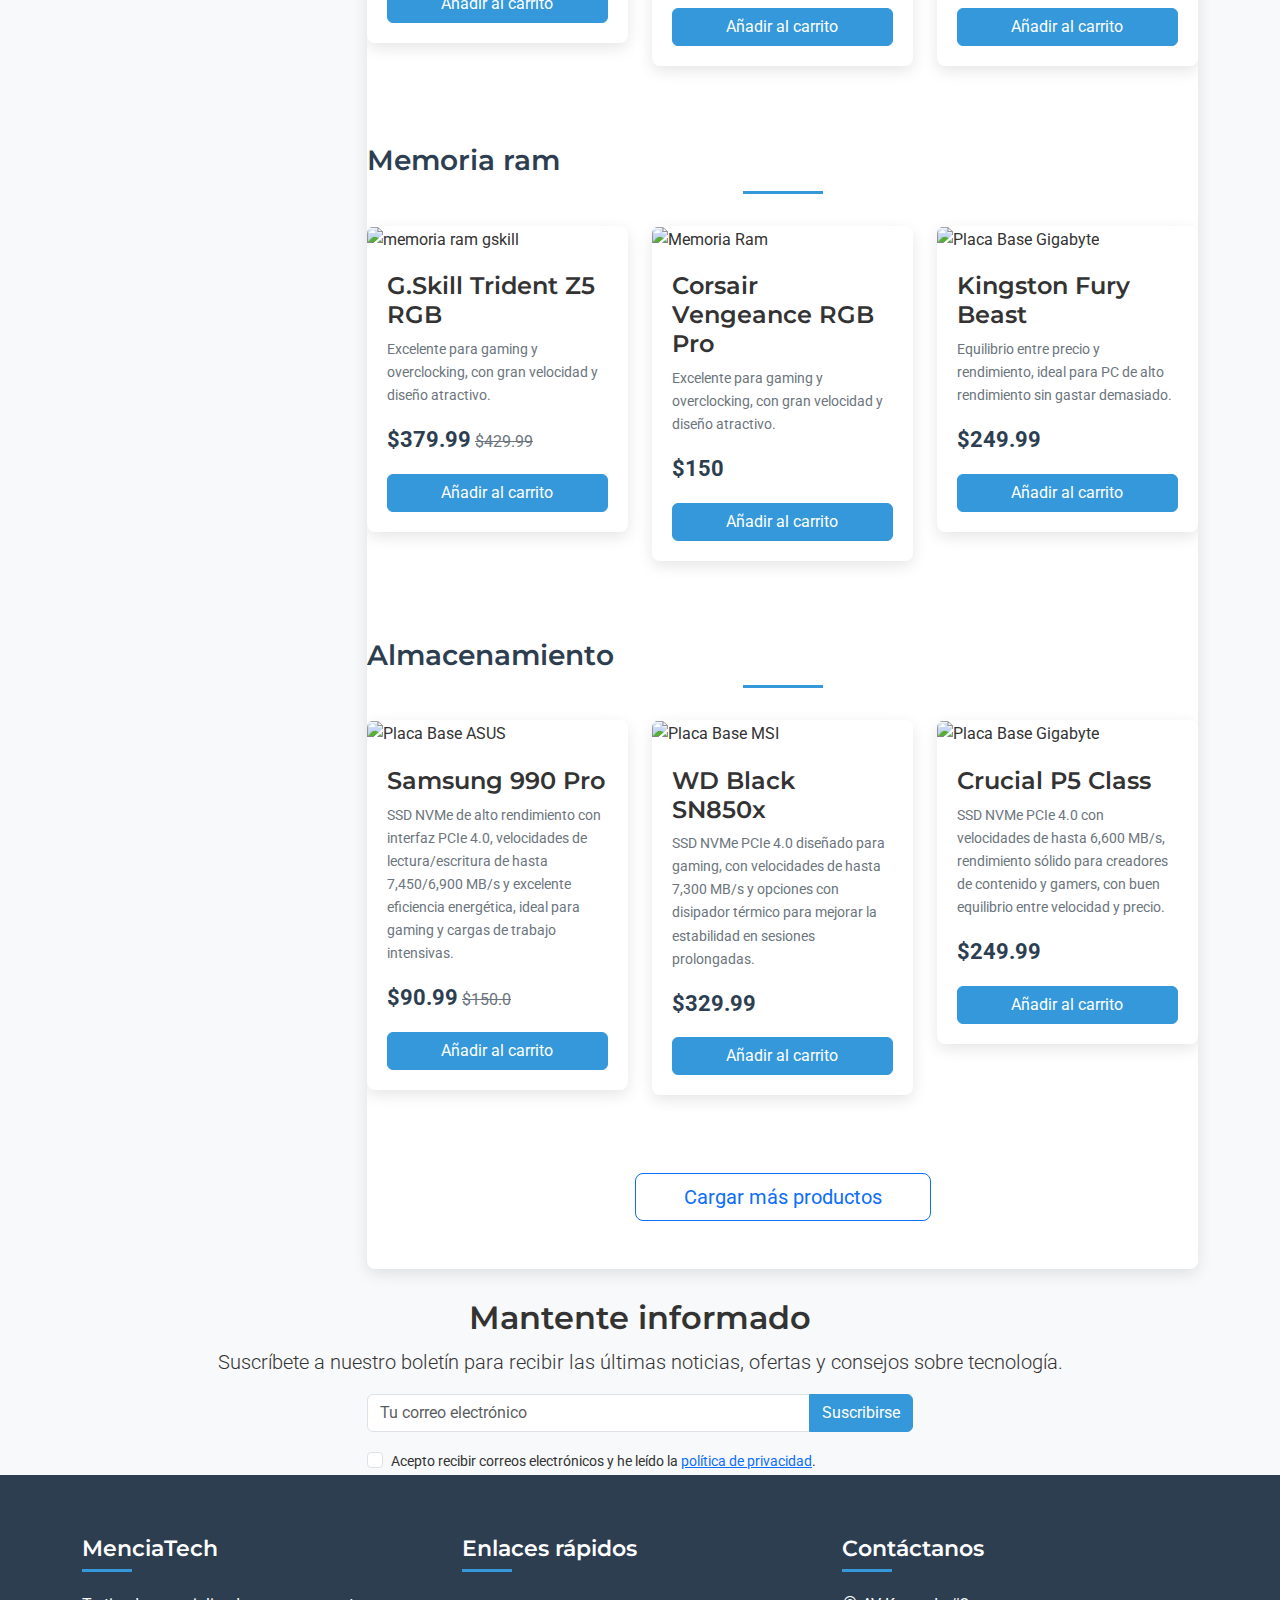
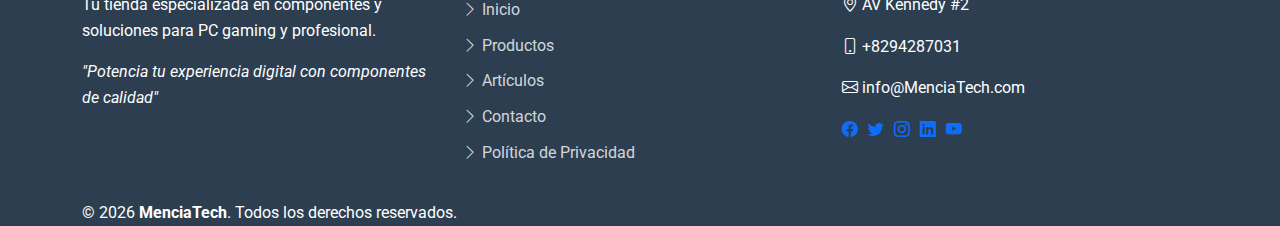
==== commit e8678bc2: "Update productos.html" ====
--- a/productos.html
+++ b/productos.html
@@ -5,11 +5,8 @@
     <meta name="viewport" content="width=device-width, initial-scale=1.0">
     <meta name="description" content="MenciaTech - Catálogo completo de componentes y piezas de PC de alta calidad">
     <meta name="keywords" content="componentes PC, hardware, procesadores, tarjetas gráficas, placas base, memoria RAM, almacenamiento, periféricos">
-    <meta name="author" content="Tu Nombre">
-    <meta name="robots" content="index, follow">
     <meta property="og:description" content="Explora nuestra amplia gama de componentes para PC y encuentra lo que necesitas">
-    <meta property="og:image" content="img/logo.png">
-    <link rel="icon" href="img/favicon.ico" type="image/x-icon">
+    <link rel="icon" href="https://i.imgur.com/mj42urp.jpeg" type="image/x-icon">
     <title>MenciaTech | Productos y Componentes PC</title>
     
     <!-- Google Fonts -->
@@ -424,8 +421,7 @@
                             </div>
                             <div class="col-md-6 col-lg-4">
                                 <div class="product-card hover-effect">
-                                    <img src="https://overclockedrd.com/wp-content/uploads/2024/05/image_2024-05-21_232405406.png
-                                    " alt="Placa Base MSI" class="img-fluid product-image">
+                                    <img src="https://m.media-amazon.com/images/I/71e6YWJio-L._AC_SL1500_.jpg" alt="Memoria Ram" class="img-fluid product-image">
                                     <div class="product-info">
                                         <h4>Corsair Vengeance RGB Pro </h4>
                                         <p class="product-description">Excelente para gaming y overclocking, con gran velocidad y diseño atractivo.</p>
@@ -655,4 +651,4 @@
     <script src="https://cdn.jsdelivr.net/npm/bootstrap@5.3.0-alpha1/dist/js/bootstrap.bundle.min.js"></script>
     
     <!-- Custom JavaScript -->
-	<script src="js/scriptproductos.js"></script>+	<script src="js/scriptproductos.js"></script>
